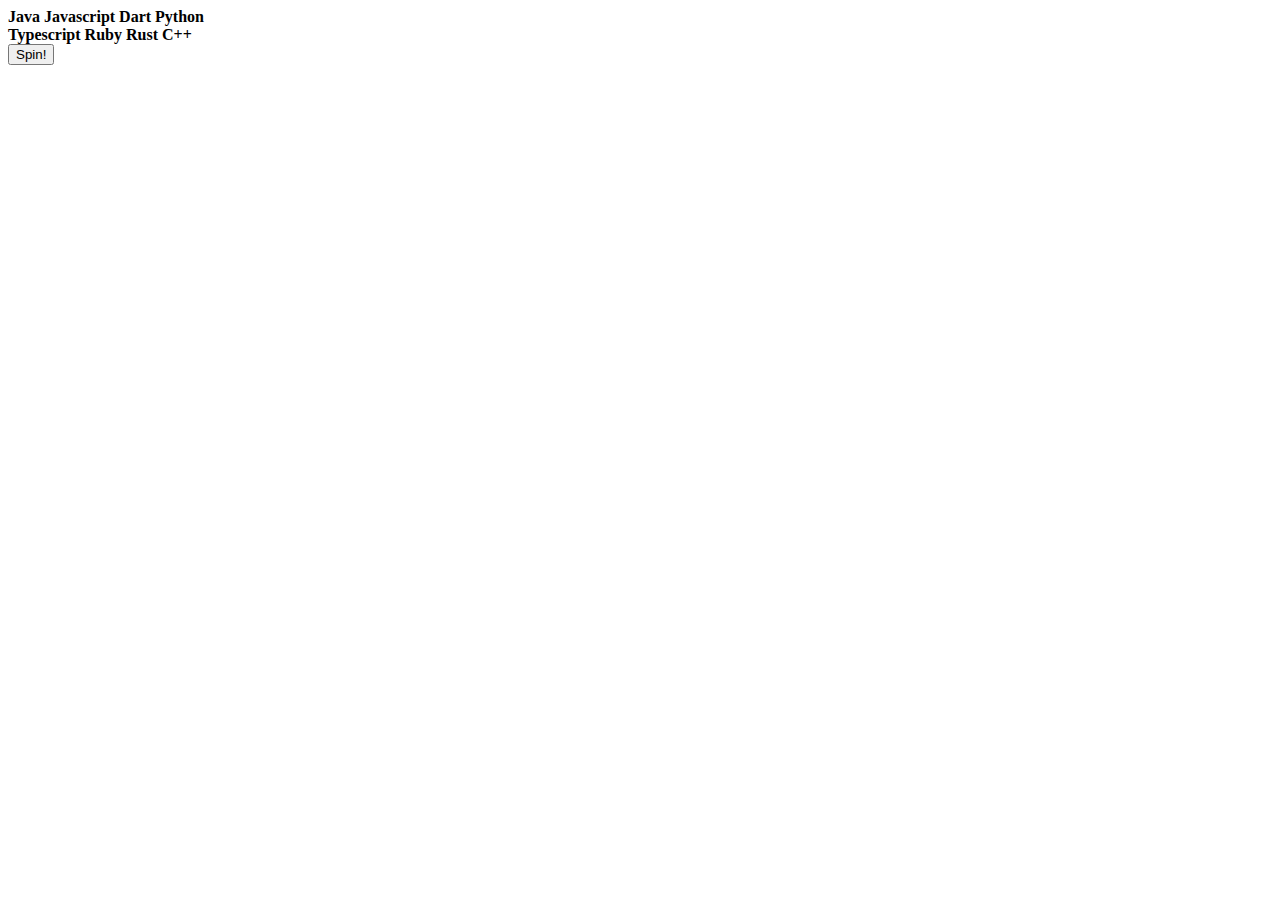
==== checkIn.html @ bd94d310 "CheckIn link and New ideas" ====
<!DOCTYPE html>
<head>
    <body>
        <div id="mainbox" class="mainbox">
            <div id="box" class="box">
              <div class="box1">
                <span class="span1"><b>Java</b></span>
                <span class="span2"><b>Javascript</b></span>
                <span class="span3"><b>Dart</b></span>
                <span class="span4"><b>Python</b></span>
              </div>
              <div class="box2">
                <span class="span1"><b>Typescript</b></span>
                <span class="span2"><b>Ruby</b></span>
                <span class="span3"><b>Rust</b></span>
                <span class="span4"><b>C++</b></span>
              </div>
            </div> 
            <button class="spin" onclick="myfunction()">Spin!</button>
          </div>
    </body>
</head>
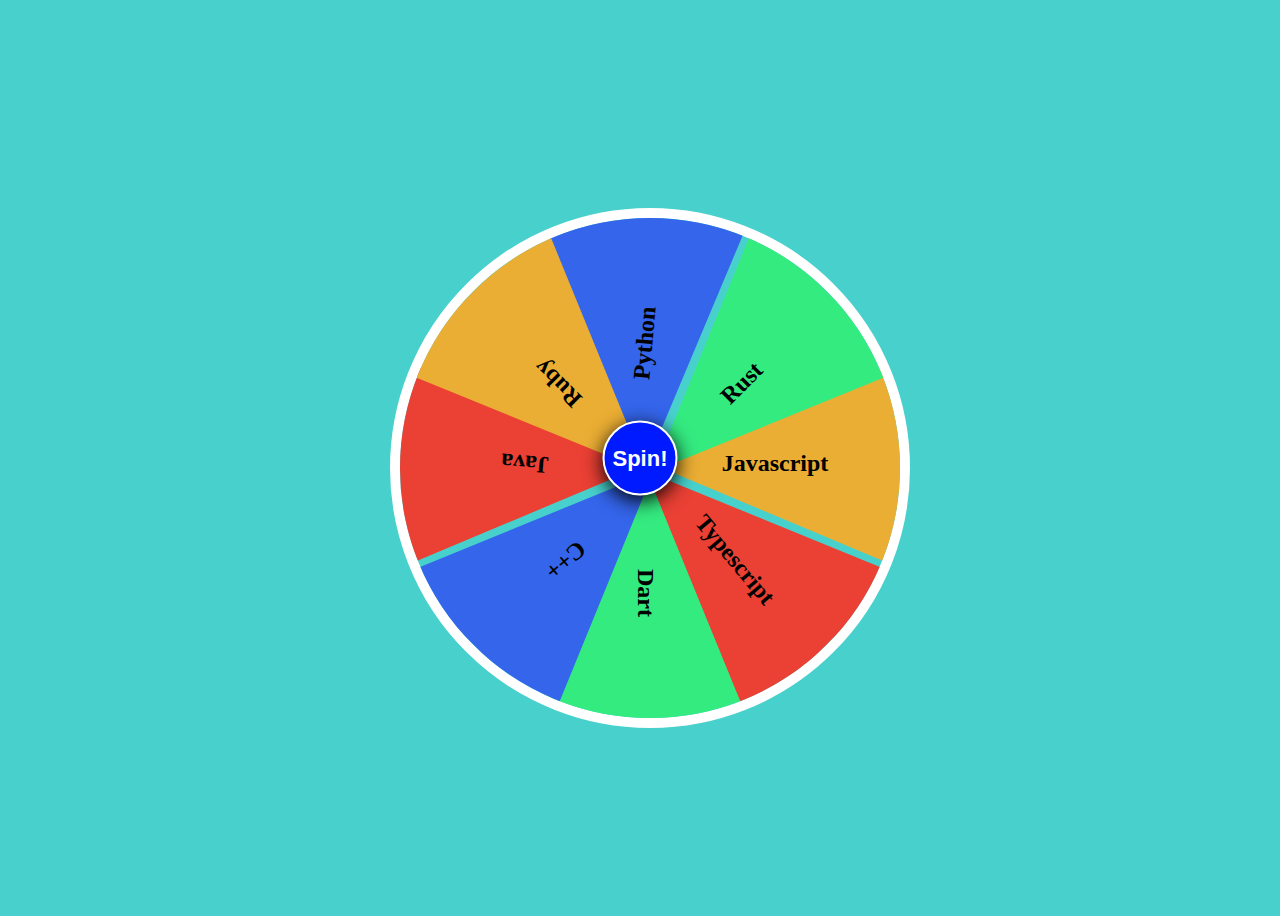
==== commit ab99ab95: "Spinning wheel setup"" ====
--- a/checkIn.html
+++ b/checkIn.html
@@ -1,5 +1,7 @@
 <!DOCTYPE html>
 <head>
+    <link href="css/checkIn.css" rel="stylesheet">
+
     <body>
         <div id="mainbox" class="mainbox">
             <div id="box" class="box">
@@ -18,5 +20,6 @@
             </div> 
             <button class="spin" onclick="myfunction()">Spin!</button>
           </div>
+          <script src="js/checkIn.js"></script>
     </body>
 </head>--- a/css/checkIn.css
+++ b/css/checkIn.css
@@ -0,0 +1,126 @@
+
+
+body{
+    font-family: "Tahoma";
+    display: flex;
+    justify-content: center;
+    align-items: center;
+    height: 100vh;
+    overflow: hidden;
+    background-color: mediumturquoise;
+    background-size: cover;
+  }
+  .mainbox{
+  position: relative;
+  width: 500px;
+  height: 500px;
+}
+.mainbox:after{
+  position: absolute;
+  content: '';
+  width: 32px;
+  height: 32px;
+  background: url('https://cdn.pixabay.com/photo/2013/07/12/14/06/arrows-147746_1280.png') no-repeat;
+  background-size: 32px;
+  right: -30px;
+  top: 50%;
+  transform: translateY(-50%);
+}
+.box{
+  width: 100%;
+  height: 100%;
+  position: relative;
+  border-radius: 50%;
+  border: 10px solid #fff;
+  overflow: hidden;
+  transition: all ease 5s;
+}
+span{
+  width: 50%;
+  height: 50%;
+  display: inline-block;
+  position: absolute;
+}
+.span1{
+  clip-path: polygon(0 92%, 100% 50%, 0 8%);
+  background-color: #eb4034;
+  top: 120px;
+  left: 0;
+}
+.span2{
+  clip-path: polygon(100% 92%, 0 50%, 100% 8%);
+  background-color: #ebae34;
+  top: 120px;
+  right: 0;
+}
+.span3{
+  clip-path: polygon(50% 0%, 8% 100%, 92% 100%);
+  background-color: #34eb80;
+  bottom: 0;
+  left: 120px;
+}
+.span4{
+  clip-path: polygon(50% 100%, 92% 0, 8% 0);
+  background-color: #3465eb;
+  top: 0;
+  left: 120px;
+}
+.box1 .span3 b{
+   transform: translate(-50%, -50%) rotate(-270deg);
+}
+.box1 .span1 b,
+.box2 .span1 b{
+  transform: translate(-50%, -50%) rotate(185deg);
+}
+.box2 .span3 b{
+  transform: translate(-50%, -50%) rotate(90deg);
+}
+.box1 .span4 b,
+.box2 .span4 b{
+  transform: translate(-50%, -50%) rotate(-85deg);
+}
+
+span b{
+  font-size: 24px;
+  position: absolute;
+  top: 50%;
+  left: 50%;
+  transform: translate(-50%, -50%);
+
+}
+
+.box2{
+  width: 100%;
+  height: 100%;
+  transform: rotate(-135deg);
+}
+.spin{
+  position: absolute;
+  top: 50%;
+  left: 50%;
+  transform: translate(-50%, -50%);
+  width: 75px;
+  height: 75px;
+  border-radius: 50%;
+  border: 2px solid #fff;
+  background-color: #001aff;
+  color: #fff;
+  box-shadow: 0 5px 20px #000;
+  font-weight: bold;
+  font-size: 22px;
+  cursor: pointer;
+}
+.spin:active{
+  width: 70px;
+  height: 70px;
+  font-size: 20px;
+}
+
+.mainbox.animate:after{
+  animation: animateArrow 0.7s ease infinite;
+}
+@keyframes animateArrow{
+  50%{
+    right: -40px;
+  }
+}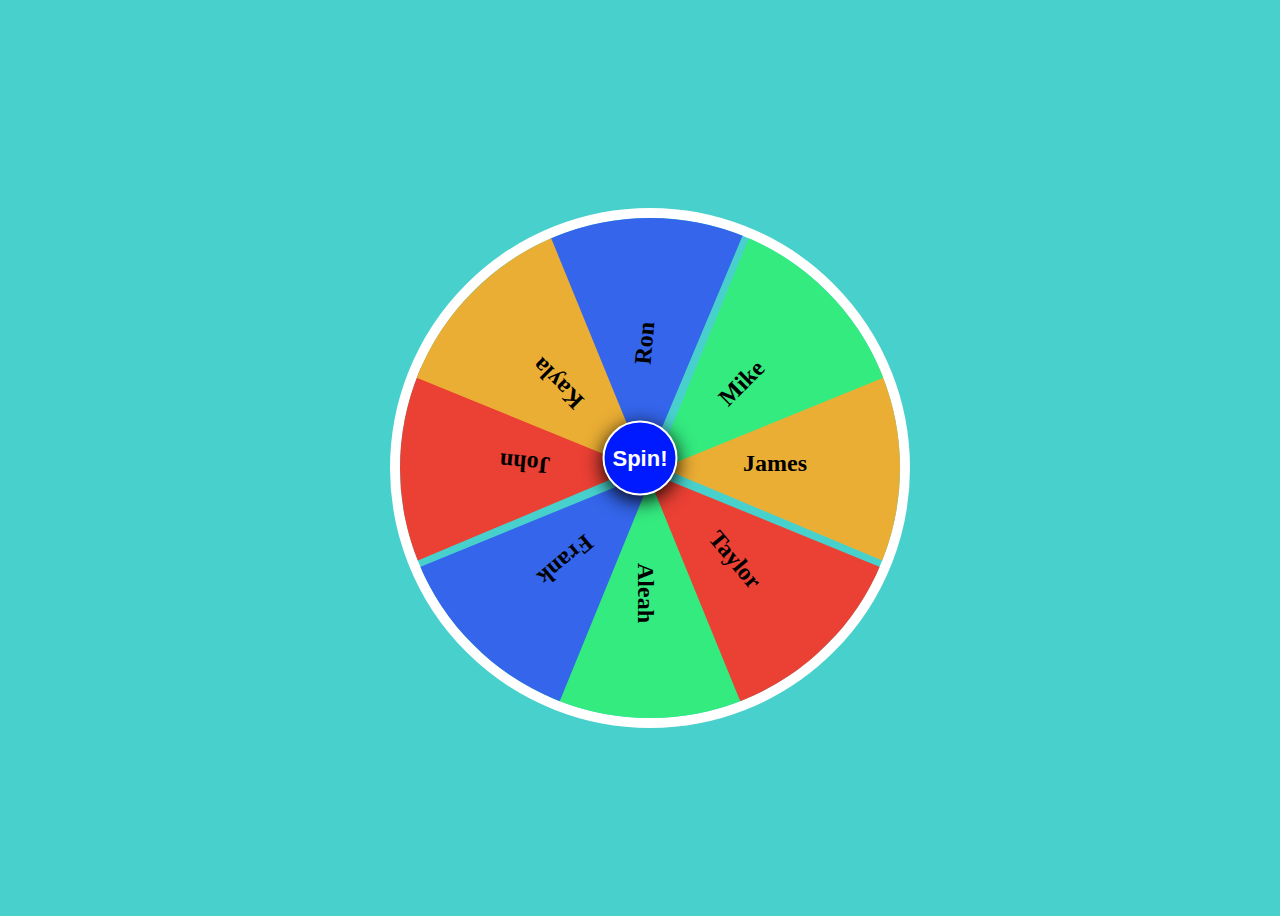
==== commit 225ebaca: "Spinning wheel setup" ====
--- a/checkIn.html
+++ b/checkIn.html
@@ -6,16 +6,16 @@
         <div id="mainbox" class="mainbox">
             <div id="box" class="box">
               <div class="box1">
-                <span class="span1"><b>Java</b></span>
-                <span class="span2"><b>Javascript</b></span>
-                <span class="span3"><b>Dart</b></span>
-                <span class="span4"><b>Python</b></span>
+                <span class="span1"><b>John</b></span>
+                <span class="span2"><b>James</b></span>
+                <span class="span3"><b>Aleah</b></span>
+                <span class="span4"><b>Ron</b></span>
               </div>
               <div class="box2">
-                <span class="span1"><b>Typescript</b></span>
-                <span class="span2"><b>Ruby</b></span>
-                <span class="span3"><b>Rust</b></span>
-                <span class="span4"><b>C++</b></span>
+                <span class="span1"><b>Taylor</b></span>
+                <span class="span2"><b>Kayla</b></span>
+                <span class="span3"><b>Mike</b></span>
+                <span class="span4"><b>Frank</b></span>
               </div>
             </div> 
             <button class="spin" onclick="myfunction()">Spin!</button>
